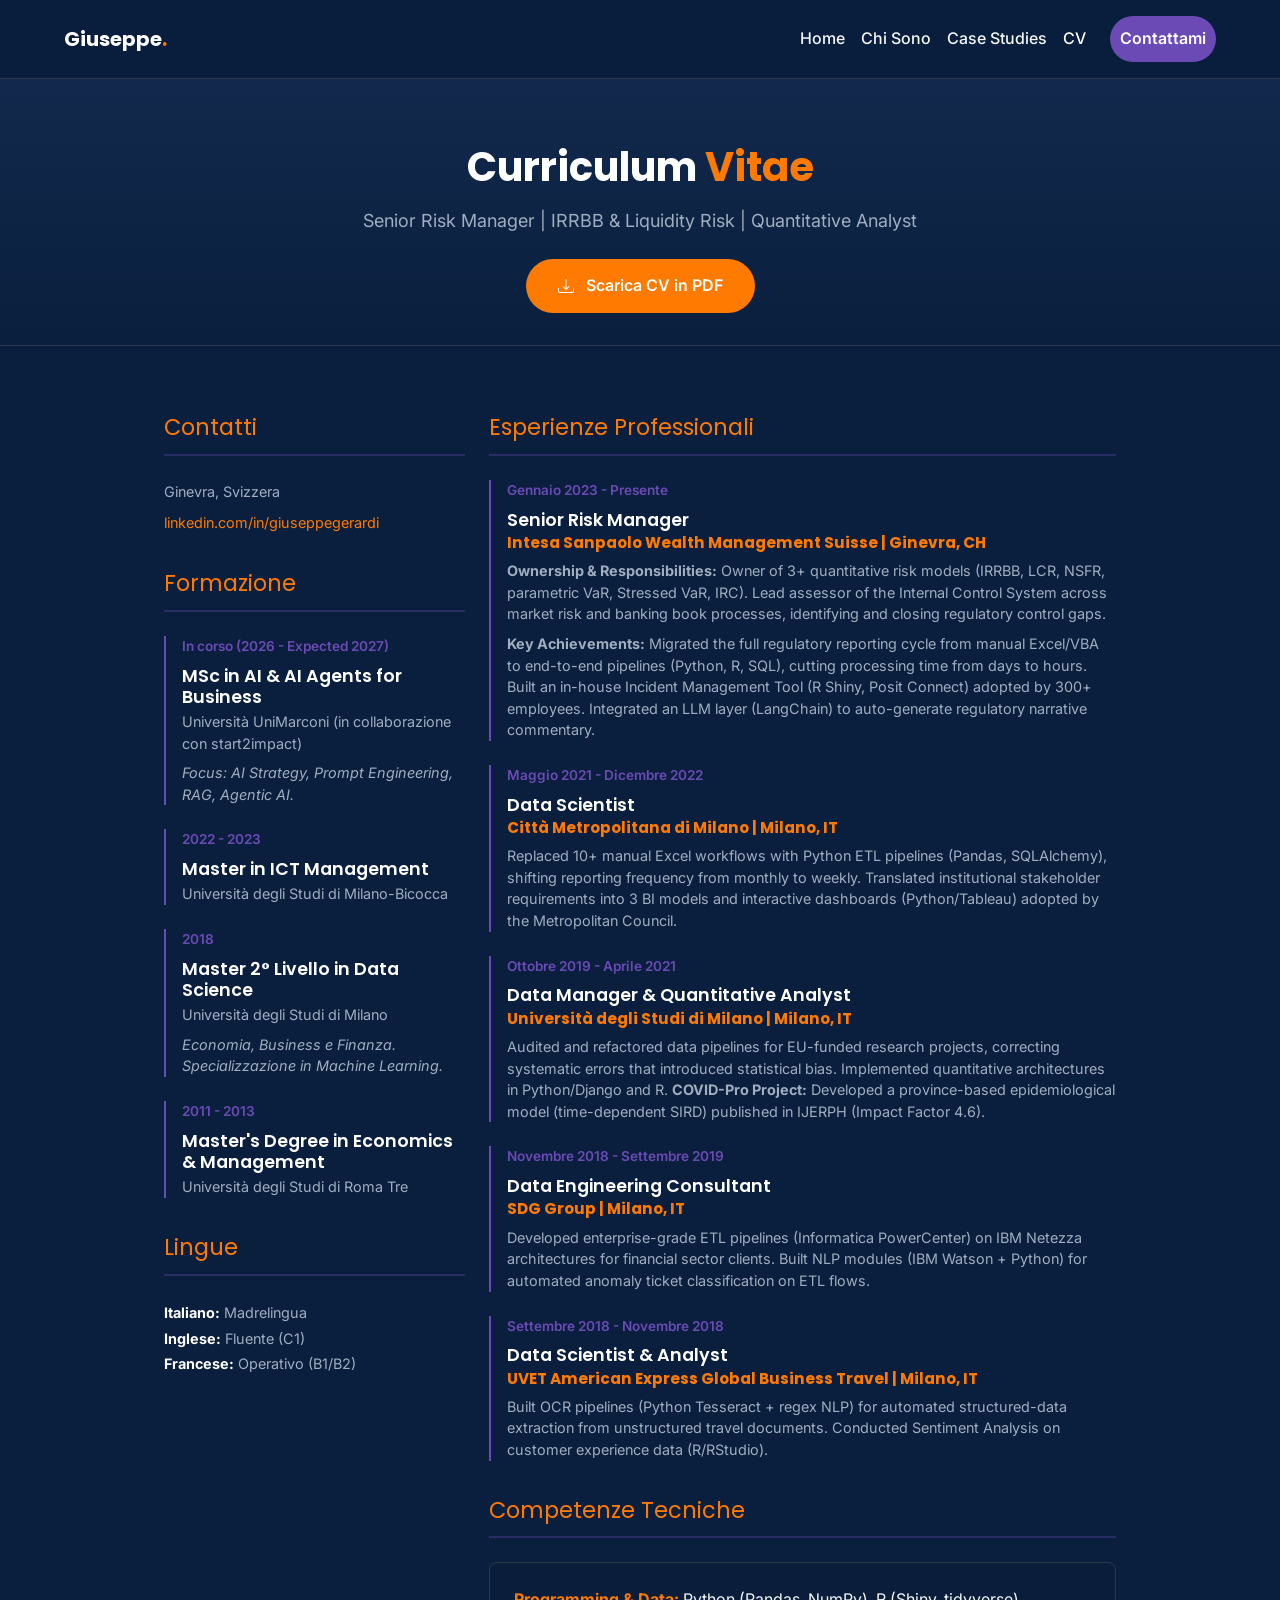
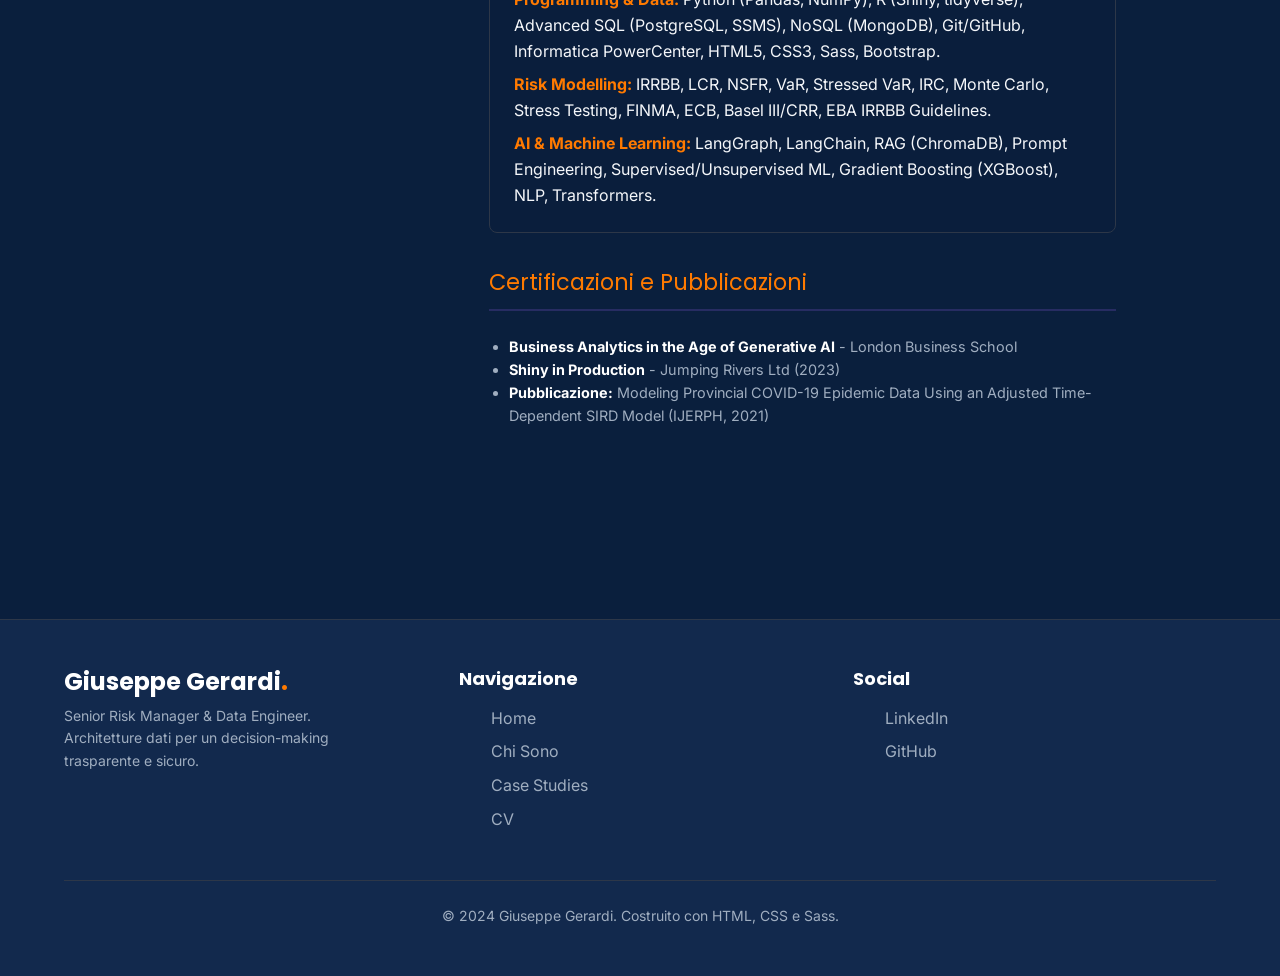
==== cv.html @ 3d31ee6e "Initial commit: portfolio enterprise completo" ====
<!DOCTYPE html>
<html lang="it">
<head>
    <meta charset="UTF-8">
    <meta name="viewport" content="width=device-width, initial-scale=1.0">
    
    <!-- SEO -->
    <title>Curriculum Vitae | Giuseppe Gerardi - Senior Risk Manager</title>
    <meta name="description" content="Curriculum Vitae di Giuseppe Gerardi. Senior Risk Manager e Data Engineer con 10+ anni di esperienza.">
    
    <!-- Open Graph -->
    <meta property="og:title" content="Curriculum Vitae | Giuseppe Gerardi">
    <meta property="og:description" content="Scopri la mia formazione e le mie competenze tecniche.">
    <meta property="og:image" content="https://tuo-sito.github.io/assets/img/og-image.jpg">
    <meta property="og:url" content="https://tuo-sito.github.io/cv.html">
    <meta property="og:type" content="profile">

    <!-- Favicon Enterprise -->
    <link rel="icon" href="assets/favicon/favicon.ico" type="image/x-icon">
    <link rel="icon" href="assets/favicon/favicon-32x32.png" sizes="32x32" type="image/png">
    <link rel="icon" href="assets/favicon/favicon-16x16.png" sizes="16x16" type="image/png">
    <link rel="apple-touch-icon" href="assets/favicon/apple-touch-icon.png">
    
    <!-- Google Fonts -->
    <link rel="preconnect" href="https://fonts.googleapis.com">
    <link rel="preconnect" href="https://fonts.gstatic.com" crossorigin>
    <link href="https://fonts.googleapis.com/css2?family=Inter:wght@400;500;600&family=Poppins:wght@600;700&display=swap" rel="stylesheet">

    <!-- Bootstrap 5 CSS -->
    <link href="https://cdn.jsdelivr.net/npm/bootstrap@5.3.2/dist/css/bootstrap.min.css" rel="stylesheet">

    <!-- CSS Compilato -->
    <link rel="stylesheet" href="assets/css/style.css">
    
    <!-- Stile locale per il CV -->
    <style>
        .cv-section-title {
            color: #FF7A00;
            font-family: 'Poppins', sans-serif;
            font-size: 1.4rem;
            border-bottom: 2px solid rgba(108, 74, 182, 0.3);
            padding-bottom: 0.5rem;
            margin-bottom: 1.5rem;
            margin-top: 2rem;
        }
        .cv-item {
            margin-bottom: 1.5rem;
            position: relative;
            padding-left: 1rem;
            border-left: 2px solid #6C4AB6;
        }
        .cv-item h3 {
            color: #FFFFFF;
            font-size: 1.1rem;
            font-weight: 600;
            margin-bottom: 0.2rem;
        }
        .cv-item h4 {
            color: #FF7A00;
            font-size: 0.95rem;
            margin-bottom: 0.5rem;
        }
        .cv-item p {
            color: #A0AEC0;
            font-size: 0.9rem;
            line-height: 1.5;
            margin-bottom: 0.5rem;
        }
        .cv-date {
            font-size: 0.85rem;
            color: #6C4AB6;
            font-weight: 600;
            margin-bottom: 0.5rem;
            display: block;
        }
    </style>
</head>
<body>

    <!-- HEADER / NAVBAR -->
    <header class="site-header">
        <nav class="navbar navbar-expand-lg navbar-dark py-3">
            <div class="container">
                <a class="navbar-brand" href="index.html">Giuseppe<span>.</span></a>
                <button class="navbar-toggler" type="button" data-bs-toggle="collapse" data-bs-target="#navbarNav">
                    <span class="navbar-toggler-icon"></span>
                </button>
                <div class="collapse navbar-collapse" id="navbarNav">
                    <ul class="navbar-nav ms-auto align-items-center">
                        <li class="nav-item"><a class="nav-link" href="index.html">Home</a></li>
                        <li class="nav-item"><a class="nav-link" href="chi-sono.html">Chi Sono</a></li>
                        <li class="nav-item"><a class="nav-link" href="progetti.html">Case Studies</a></li>
                        <li class="nav-item"><a class="nav-link active" href="cv.html">CV</a></li>
                        <li class="nav-item"><a class="nav-link btn-nav-cta ms-lg-3" href="contattami.html">Contattami</a></li>
                    </ul>
                </div>
            </div>
        </nav>
    </header>

    <main>
        <!-- PAGE HEADER -->
        <section class="page-header">
            <div class="container">
                <h1>Curriculum <span>Vitae</span></h1>
                <p>Senior Risk Manager | IRRBB & Liquidity Risk | Quantitative Analyst</p>
                
                <!-- Pulsante Scarica PDF -->
                <a href="CV_Giuseppe_Gerardi.pdf" download class="btn-cta mt-4" style="display: inline-block; background-color: #FF7A00; color: white; padding: 12px 30px; border-radius: 50px; font-weight: 600; text-decoration: none; border: 2px solid transparent; transition: all 0.3s;">
                    <svg xmlns="http://www.w3.org/2000/svg" width="16" height="16" fill="currentColor" class="bi bi-download" viewBox="0 0 16 16" style="margin-right: 8px; margin-bottom: 2px;">
                        <path d="M.5 9.9a.5.5 0 0 1 .5.5v2.5a1 1 0 0 0 1 1h12a1 1 0 0 0 1-1v-2.5a.5.5 0 0 1 1 0v2.5a2 2 0 0 1-2 2H2a2 2 0 0 1-2-2v-2.5a.5.5 0 0 1 .5-.5z"/>
                        <path d="M7.646 11.854a.5.5 0 0 0 .708 0l3-3a.5.5 0 0 0-.708-.708L8.5 10.293V1.5a.5.5 0 0 0-1 0v8.793L5.354 8.146a.5.5 0 1 0-.708.708l3 3z"/>
                    </svg>
                    Scarica CV in PDF
                </a>
            </div>
        </section>

        <!-- CONTENUTO CV -->
        <section class="section">
            <div class="container" style="max-width: 1000px;">
                
                <div class="row">
                    <!-- Colonna Sinistra (Contatti, Formazione, Lingue) -->
                    <div class="col-lg-4 mb-5">
                        <div class="cv-section-title mt-0">Contatti</div>
                        <p style="color: #A0AEC0; font-size: 0.9rem; margin-bottom: 0.5rem;">Ginevra, Svizzera</p>
                        <p style="color: #A0AEC0; font-size: 0.9rem; margin-bottom: 0.5rem;">
                            <a href="https://linkedin.com/in/giuseppegerardi" target="_blank" style="color: #FF7A00; text-decoration: none;">linkedin.com/in/giuseppegerardi</a>
                        </p>

                        <div class="cv-section-title">Formazione</div>
                        
                        <div class="cv-item">
                            <span class="cv-date">In corso (2026 - Expected 2027)</span>
                            <h3>MSc in AI & AI Agents for Business</h3>
                            <p>Università UniMarconi (in collaborazione con start2impact)</p>
                            <p><em>Focus: AI Strategy, Prompt Engineering, RAG, Agentic AI.</em></p>
                        </div>

                        <div class="cv-item">
                            <span class="cv-date">2022 - 2023</span>
                            <h3>Master in ICT Management</h3>
                            <p>Università degli Studi di Milano-Bicocca</p>
                        </div>

                        <div class="cv-item">
                            <span class="cv-date">2018</span>
                            <h3>Master 2° Livello in Data Science</h3>
                            <p>Università degli Studi di Milano</p>
                            <p><em>Economia, Business e Finanza. Specializzazione in Machine Learning.</em></p>
                        </div>

                        <div class="cv-item">
                            <span class="cv-date">2011 - 2013</span>
                            <h3>Master's Degree in Economics & Management</h3>
                            <p>Università degli Studi di Roma Tre</p>
                        </div>

                        <div class="cv-section-title">Lingue</div>
                        <ul style="list-style: none; padding: 0; color: #A0AEC0; line-height: 1.8; font-size: 0.9rem;">
                            <li><strong style="color: white;">Italiano:</strong> Madrelingua</li>
                            <li><strong style="color: white;">Inglese:</strong> Fluente (C1)</li>
                            <li><strong style="color: white;">Francese:</strong> Operativo (B1/B2)</li>
                        </ul>
                    </div>

                    <!-- Colonna Destra (Esperienze e Competenze) -->
                    <div class="col-lg-8 mb-5">
                        
                        <div class="cv-section-title mt-0">Esperienze Professionali</div>
                        
                        <!-- Intesa Sanpaolo -->
                        <div class="cv-item">
                            <span class="cv-date">Gennaio 2023 - Presente</span>
                            <h3>Senior Risk Manager</h3>
                            <h4>Intesa Sanpaolo Wealth Management Suisse | Ginevra, CH</h4>
                            <p><strong>Ownership & Responsibilities:</strong> Owner of 3+ quantitative risk models (IRRBB, LCR, NSFR, parametric VaR, Stressed VaR, IRC). Lead assessor of the Internal Control System across market risk and banking book processes, identifying and closing regulatory control gaps.</p>
                            <p><strong>Key Achievements:</strong> Migrated the full regulatory reporting cycle from manual Excel/VBA to end-to-end pipelines (Python, R, SQL), cutting processing time from days to hours. Built an in-house Incident Management Tool (R Shiny, Posit Connect) adopted by 300+ employees. Integrated an LLM layer (LangChain) to auto-generate regulatory narrative commentary.</p>
                        </div>

                        <!-- Città Metropolitana -->
                        <div class="cv-item">
                            <span class="cv-date">Maggio 2021 - Dicembre 2022</span>
                            <h3>Data Scientist</h3>
                            <h4>Città Metropolitana di Milano | Milano, IT</h4>
                            <p>Replaced 10+ manual Excel workflows with Python ETL pipelines (Pandas, SQLAlchemy), shifting reporting frequency from monthly to weekly. Translated institutional stakeholder requirements into 3 BI models and interactive dashboards (Python/Tableau) adopted by the Metropolitan Council.</p>
                        </div>

                        <!-- UNIMI -->
                        <div class="cv-item">
                            <span class="cv-date">Ottobre 2019 - Aprile 2021</span>
                            <h3>Data Manager & Quantitative Analyst</h3>
                            <h4>Università degli Studi di Milano | Milano, IT</h4>
                            <p>Audited and refactored data pipelines for EU-funded research projects, correcting systematic errors that introduced statistical bias. Implemented quantitative architectures in Python/Django and R. <strong>COVID-Pro Project:</strong> Developed a province-based epidemiological model (time-dependent SIRD) published in IJERPH (Impact Factor 4.6).</p>
                        </div>

                        <!-- SDG Group -->
                        <div class="cv-item">
                            <span class="cv-date">Novembre 2018 - Settembre 2019</span>
                            <h3>Data Engineering Consultant</h3>
                            <h4>SDG Group | Milano, IT</h4>
                            <p>Developed enterprise-grade ETL pipelines (Informatica PowerCenter) on IBM Netezza architectures for financial sector clients. Built NLP modules (IBM Watson + Python) for automated anomaly ticket classification on ETL flows.</p>
                        </div>

                        <!-- American Express GBT -->
                        <div class="cv-item">
                            <span class="cv-date">Settembre 2018 - Novembre 2018</span>
                            <h3>Data Scientist & Analyst</h3>
                            <h4>UVET American Express Global Business Travel | Milano, IT</h4>
                            <p>Built OCR pipelines (Python Tesseract + regex NLP) for automated structured-data extraction from unstructured travel documents. Conducted Sentiment Analysis on customer experience data (R/RStudio).</p>
                        </div>

                        <div class="cv-section-title">Competenze Tecniche</div>
                        <div style="background: rgba(10,31,61,0.5); padding: 1.5rem; border-radius: 8px; border: 1px solid #2D3748;">
                            <p style="color: #F5F7FA; margin-bottom: 0.5rem;"><strong style="color: #FF7A00;">Programming & Data:</strong> Python (Pandas, NumPy), R (Shiny, tidyverse), Advanced SQL (PostgreSQL, SSMS), NoSQL (MongoDB), Git/GitHub, Informatica PowerCenter, HTML5, CSS3, Sass, Bootstrap.</p>
                            <p style="color: #F5F7FA; margin-bottom: 0.5rem;"><strong style="color: #FF7A00;">Risk Modelling:</strong> IRRBB, LCR, NSFR, VaR, Stressed VaR, IRC, Monte Carlo, Stress Testing, FINMA, ECB, Basel III/CRR, EBA IRRBB Guidelines.</p>
                            <p style="color: #F5F7FA; margin-bottom: 0;"><strong style="color: #FF7A00;">AI & Machine Learning:</strong> LangGraph, LangChain, RAG (ChromaDB), Prompt Engineering, Supervised/Unsupervised ML, Gradient Boosting (XGBoost), NLP, Transformers.</p>
                        </div>

                        <div class="cv-section-title">Certificazioni e Pubblicazioni</div>
                        <ul style="color: #A0AEC0; padding-left: 1.2rem; line-height: 1.6; font-size: 0.9rem;">
                            <li><strong style="color: white;">Business Analytics in the Age of Generative AI</strong> - London Business School</li>
                            <li><strong style="color: white;">Shiny in Production</strong> - Jumping Rivers Ltd (2023)</li>
                            <li><strong style="color: white;">Pubblicazione:</strong> Modeling Provincial COVID-19 Epidemic Data Using an Adjusted Time-Dependent SIRD Model (IJERPH, 2021)</li>
                        </ul>

                    </div>
                </div>

            </div>
        </section>
    </main>

    <!-- FOOTER -->
    <footer class="site-footer">
        <div class="container">
            <div class="site-footer__grid">
                <div class="site-footer__brand">
                    <h3>Giuseppe Gerardi<span>.</span></h3>
                    <p>Senior Risk Manager & Data Engineer. Architetture dati per un decision-making trasparente e sicuro.</p>
                </div>
                <div class="site-footer__links">
                    <h4>Navigazione</h4>
                    <ul>
                        <li><a href="index.html">Home</a></li>
                        <li><a href="chi-sono.html">Chi Sono</a></li>
                        <li><a href="progetti.html">Case Studies</a></li>
                        <li><a href="cv.html">CV</a></li>
                    </ul>
                </div>
                <div class="site-footer__links">
                    <h4>Social</h4>
                    <ul>
                        <li><a href="https://linkedin.com/in/giuseppegerardi" target="_blank" rel="noopener">LinkedIn</a></li>
                        <li><a href="#" target="_blank" rel="noopener">GitHub</a></li>
                    </ul>
                </div>
            </div>
            <div class="site-footer__bottom">
                <p>&copy; 2024 Giuseppe Gerardi. Costruito con HTML, CSS e Sass.</p>
            </div>
        </div>
    </footer>

    <!-- Bootstrap JS -->
    <script src="https://cdn.jsdelivr.net/npm/bootstrap@5.3.2/dist/js/bootstrap.bundle.min.js"></script>
</body>
</html>
---- assets/css/style.css ----
*,
*::before,
*::after {
  box-sizing: border-box;
  margin: 0;
  padding: 0;
}

html {
  scroll-behavior: smooth;
  -webkit-font-smoothing: antialiased;
  -moz-osx-font-smoothing: grayscale;
}

body {
  background-color: #0A1F3D;
  color: #F5F7FA;
  font-family: "Inter", system-ui, -apple-system, sans-serif;
  font-size: 1rem;
  line-height: 1.6;
  min-height: 100vh;
}

h1, h2, h3, h4, h5, h6 {
  font-family: "Poppins", system-ui, -apple-system, sans-serif;
  font-weight: 700;
  line-height: 1.2;
  color: #FFFFFF;
}

h1 {
  font-size: 2.5rem;
}

h2 {
  font-size: 2rem;
}

h3 {
  font-size: 1.5rem;
}

a {
  color: #FF7A00;
  text-decoration: none;
  transition: color 150ms ease-in-out;
}
a:hover {
  color: #6C4AB6;
}

img {
  max-width: 100%;
  height: auto;
  display: block;
}

:focus-visible {
  outline: 2px solid #FF7A00;
  outline-offset: 3px;
}

.container {
  width: 100%;
  max-width: 1200px;
  margin-inline: auto;
  padding-inline: 1.5rem;
}

.visually-hidden {
  position: absolute !important;
  width: 1px !important;
  height: 1px !important;
  padding: 0 !important;
  margin: -1px !important;
  overflow: hidden !important;
  clip: rect(0, 0, 0, 0) !important;
  white-space: nowrap !important;
  border: 0 !important;
}

.site-header {
  position: sticky;
  top: 0;
  z-index: 1020;
  background-color: rgba(10, 31, 61, 0.95);
  backdrop-filter: blur(10px);
  border-bottom: 1px solid #2D3748;
}

.navbar-brand {
  font-family: "Poppins", system-ui, -apple-system, sans-serif;
  font-weight: 700;
  font-size: 1.25rem;
  color: #FFFFFF;
}
.navbar-brand span {
  color: #FF7A00;
}

.nav-link {
  color: #F5F7FA;
  font-weight: 500;
  transition: color 150ms ease-in-out;
}
.nav-link:hover, .nav-link.active {
  color: #FF7A00;
}

.btn-nav-cta {
  background-color: #6C4AB6;
  color: #FFFFFF;
  border: 2px solid transparent;
  transition: all 250ms ease-in-out;
  cursor: pointer;
}
.btn-nav-cta:hover, .btn-nav-cta:focus-visible {
  background-color: #FF7A00;
  transform: translateY(-2px);
  box-shadow: 0 4px 12px rgba(0, 0, 0, 0.4);
}
.btn-nav-cta:active {
  transform: translateY(0);
}
.btn-nav-cta {
  border-radius: 9999px;
  padding: 0.5rem 1.5rem;
  font-weight: 600;
}

.site-footer {
  background-color: #12294D;
  border-top: 1px solid #2D3748;
  padding: 3rem 0 2rem;
  margin-top: 4rem;
}
.site-footer__grid {
  display: grid;
  grid-template-columns: repeat(auto-fit, minmax(250px, 1fr));
  gap: 2rem;
  margin-bottom: 2rem;
}
.site-footer__brand h3 {
  font-family: "Poppins", system-ui, -apple-system, sans-serif;
  color: #FFFFFF;
  margin-bottom: 0.5rem;
}
.site-footer__brand h3 span {
  color: #FF7A00;
}
.site-footer__brand p {
  color: #A0AEC0;
  font-size: 0.875rem;
  max-width: 300px;
}
.site-footer__links h4 {
  font-family: "Poppins", system-ui, -apple-system, sans-serif;
  color: #FFFFFF;
  font-size: 1.125rem;
  margin-bottom: 1rem;
}
.site-footer__links ul {
  list-style: none;
}
.site-footer__links ul li {
  margin-bottom: 0.5rem;
}
.site-footer__links ul li a {
  color: #A0AEC0;
  text-decoration: none;
  transition: color 150ms ease-in-out;
}
.site-footer__links ul li a:hover {
  color: #FF7A00;
}
.site-footer__bottom {
  border-top: 1px solid #2D3748;
  padding-top: 1.5rem;
  text-align: center;
  color: #A0AEC0;
  font-size: 0.875rem;
}

.section {
  padding: 4rem 0;
}
.section--alt {
  background-color: #12294D;
}
.section__title {
  font-family: "Poppins", system-ui, -apple-system, sans-serif;
  font-size: 2rem;
  color: #FFFFFF;
  text-align: center;
  margin-bottom: 1rem;
}
.section__title span {
  color: #FF7A00;
}
.section__subtitle {
  text-align: center;
  color: #A0AEC0;
  max-width: 650px;
  margin: 0 auto 3rem;
  font-size: 1.125rem;
}

.hero {
  min-height: calc(100vh - 72px);
  display: flex;
  justify-content: center;
  align-items: center;
  text-align: center;
  padding: 3rem 1.5rem;
  background: radial-gradient(circle at center, #12294D 0%, #0A1F3D 100%);
}
.hero__avatar {
  width: 150px;
  height: 150px;
  border-radius: 50%;
  border: 3px solid #6C4AB6;
  box-shadow: 0 0 24px rgba(108, 74, 182, 0.45);
  margin-bottom: 2rem;
  transition: transform 250ms ease-in-out;
}
.hero__avatar:hover {
  transform: scale(1.05);
}
.hero__title {
  font-size: 3rem;
  font-family: "Poppins", system-ui, -apple-system, sans-serif;
  font-weight: 700;
  color: #FFFFFF;
  line-height: 1.2;
  margin-bottom: 1rem;
}
@media (min-width: 768px) {
  .hero__title {
    font-size: 3.9rem;
  }
}
.hero__title .highlight {
  color: #FF7A00;
}
.hero__subtitle {
  font-size: 1.125rem;
  color: #A0AEC0;
  max-width: 750px;
  margin: 0 auto 2rem;
  line-height: 1.8;
}
.hero__cta {
  background-color: #FF7A00;
  color: #FFFFFF;
  border: 2px solid transparent;
  transition: all 250ms ease-in-out;
  cursor: pointer;
}
.hero__cta:hover, .hero__cta:focus-visible {
  background-color: #6C4AB6;
  transform: translateY(-2px);
  box-shadow: 0 4px 12px rgba(0, 0, 0, 0.4);
}
.hero__cta:active {
  transform: translateY(0);
}
.hero__cta {
  padding: 1rem 2rem;
  border-radius: 9999px;
  font-weight: 600;
  font-size: 1.125rem;
  display: inline-block;
  text-decoration: none;
}

.trust-bar {
  background-color: #12294D;
  border-bottom: 1px solid #2D3748;
  padding: 2rem 0;
}
.trust-bar__grid {
  display: flex;
  justify-content: space-around;
  align-items: center;
  flex-wrap: wrap;
  gap: 1.5rem;
}
.trust-bar__item {
  text-align: center;
}
.trust-bar__item .number {
  display: block;
  font-family: "Poppins", system-ui, -apple-system, sans-serif;
  font-size: 2rem;
  font-weight: 700;
  color: #FF7A00;
  line-height: 1;
  margin-bottom: 0.5rem;
}
.trust-bar__item .label {
  font-size: 0.875rem;
  color: #A0AEC0;
  text-transform: uppercase;
  letter-spacing: 1px;
}

.services-grid {
  display: grid;
  grid-template-columns: repeat(auto-fit, minmax(280px, 1fr));
  gap: 2rem;
}
.services-grid .service-card {
  background-color: #12294D;
  border: 1px solid rgba(108, 74, 182, 0.25);
  border-radius: 8px;
  padding: 2rem;
  transition: all 250ms ease-in-out;
}
.services-grid .service-card:hover {
  border-color: #6C4AB6;
  box-shadow: 0 0 24px rgba(108, 74, 182, 0.25);
  transform: translateY(-4px);
}
.services-grid .service-card {
  text-align: center;
  padding: 2rem;
}
.services-grid .service-card__icon {
  font-size: 2.5rem;
  margin-bottom: 1rem;
  color: #6C4AB6;
}
.services-grid .service-card__title {
  font-family: "Poppins", system-ui, -apple-system, sans-serif;
  font-size: 1.25rem;
  color: #FFFFFF;
  margin-bottom: 0.5rem;
}
.services-grid .service-card__text {
  color: #A0AEC0;
  font-size: 0.875rem;
  line-height: 1.6;
}

.projects-grid {
  display: grid;
  grid-template-columns: repeat(auto-fit, minmax(350px, 1fr));
  gap: 2rem;
}
.projects-grid .project-card {
  background-color: #12294D;
  border: 1px solid rgba(255, 122, 0, 0.25);
  border-radius: 8px;
  padding: 2rem;
  transition: all 250ms ease-in-out;
}
.projects-grid .project-card:hover {
  border-color: #FF7A00;
  box-shadow: 0 0 24px rgba(255, 122, 0, 0.25);
  transform: translateY(-4px);
}
.projects-grid .project-card {
  display: flex;
  flex-direction: column;
}
.projects-grid .project-card__header {
  display: flex;
  justify-content: space-between;
  align-items: flex-start;
  margin-bottom: 1rem;
}
.projects-grid .project-card__title {
  font-family: "Poppins", system-ui, -apple-system, sans-serif;
  font-size: 1.25rem;
  color: #FFFFFF;
  line-height: 1.2;
}
.projects-grid .project-card__tech {
  font-size: 0.75rem;
  color: #FF7A00;
  font-weight: 600;
  text-transform: uppercase;
  letter-spacing: 1px;
  background: rgba(255, 122, 0, 0.1);
  padding: 4px 8px;
  border-radius: 4px;
  white-space: nowrap;
}
.projects-grid .project-card__text {
  color: #A0AEC0;
  font-size: 0.875rem;
  line-height: 1.6;
  margin-bottom: 1.5rem;
  flex-grow: 1;
}
.projects-grid .project-card__link {
  color: #FF7A00;
  font-weight: 600;
  text-decoration: none;
  display: inline-flex;
  align-items: center;
  gap: 0.5rem;
  transition: gap 150ms ease-in-out;
}
.projects-grid .project-card__link:hover {
  color: #6C4AB6;
  gap: 1rem;
}

.case-study {
  background-color: rgba(10, 31, 61, 0.6);
  border: 1px solid #2D3748;
  border-radius: 16px;
  padding: 3rem;
  margin-bottom: 4rem;
}
.case-study__header {
  display: flex;
  justify-content: space-between;
  align-items: center;
  border-bottom: 1px solid #2D3748;
  padding-bottom: 1.5rem;
  margin-bottom: 2rem;
}
.case-study__header h3 {
  color: #FFFFFF;
  font-family: "Poppins", system-ui, -apple-system, sans-serif;
  font-size: 1.5rem;
  margin: 0;
  display: flex;
  align-items: center;
  gap: 1rem;
}
.case-study__header .tech-badge {
  background-color: #6C4AB6;
  color: #FFFFFF;
  padding: 6px 12px;
  border-radius: 8px;
  font-size: 0.75rem;
  font-weight: 700;
  text-transform: uppercase;
}
.case-study__body {
  display: grid;
  grid-template-columns: 1fr;
  gap: 2rem;
  margin-bottom: 2rem;
}
@media (min-width: 768px) {
  .case-study__body {
    grid-template-columns: 1fr 1fr;
  }
}
.case-study__body .case-box {
  background-color: #12294D;
  border-radius: 8px;
  padding: 2rem;
  border-left: 3px solid #6C4AB6;
}
.case-study__body .case-box h4 {
  color: #FFFFFF;
  font-family: "Poppins", system-ui, -apple-system, sans-serif;
  font-size: 1.125rem;
  margin-bottom: 1rem;
}
.case-study__body .case-box p {
  color: #A0AEC0;
  font-size: 0.875rem;
  line-height: 1.6;
  margin: 0;
}
.case-study__result-box {
  background-color: rgba(56, 161, 105, 0.1);
  border: 1px solid rgba(56, 161, 105, 0.3);
  border-left: 3px solid #38A169;
  border-radius: 8px;
  padding: 1.5rem 2rem;
}
.case-study__result-box h4 {
  color: #38A169;
  font-family: "Poppins", system-ui, -apple-system, sans-serif;
  font-size: 1.125rem;
  margin-bottom: 0.5rem;
}
.case-study__result-box p {
  color: #FFFFFF;
  margin: 0;
  font-size: 0.875rem;
}

.learning-section {
  text-align: center;
  background: linear-gradient(135deg, rgba(108, 74, 182, 0.05) 0%, #0a1f3d 100%);
  border-top: 1px solid #6C4AB6;
  border-bottom: 1px solid #6C4AB6;
  padding: 4rem 0;
}
.learning-section .badge-learning {
  display: inline-block;
  padding: 0.5rem 1.5rem;
  background-color: rgba(255, 122, 0, 0.1);
  color: #FF7A00;
  border: 1px solid #FF7A00;
  border-radius: 9999px;
  font-weight: 600;
  margin-bottom: 1.5rem;
}

.cta-section {
  background: linear-gradient(135deg, rgba(108, 74, 182, 0.1) 0%, rgba(255, 122, 0, 0.1) 100%);
  border: 1px solid #6C4AB6;
  border-radius: 16px;
  padding: 4rem 2rem;
  text-align: center;
  margin: 4rem 0;
}
.cta-section h2 {
  font-family: "Poppins", system-ui, -apple-system, sans-serif;
  font-size: 2rem;
  color: #FFFFFF;
  margin-bottom: 1rem;
}
.cta-section p {
  color: #A0AEC0;
  margin-bottom: 2rem;
  font-size: 1.125rem;
}
.cta-section .btn-cta {
  background-color: #FF7A00;
  color: #FFFFFF;
  border: 2px solid transparent;
  transition: all 250ms ease-in-out;
  cursor: pointer;
}
.cta-section .btn-cta:hover, .cta-section .btn-cta:focus-visible {
  background-color: #6C4AB6;
  transform: translateY(-2px);
  box-shadow: 0 4px 12px rgba(0, 0, 0, 0.4);
}
.cta-section .btn-cta:active {
  transform: translateY(0);
}
.cta-section .btn-cta {
  padding: 1rem 3rem;
  border-radius: 9999px;
  font-weight: 700;
  font-size: 1.125rem;
  display: inline-block;
  text-decoration: none;
}

.page-header {
  padding: 4rem 0 2rem;
  text-align: center;
  background: linear-gradient(180deg, #12294D 0%, #0A1F3D 100%);
  border-bottom: 1px solid #2D3748;
}
.page-header h1 {
  font-size: 2.5rem;
  color: #FFFFFF;
}
.page-header h1 span {
  color: #FF7A00;
}
.page-header p {
  color: #A0AEC0;
  font-size: 1.125rem;
  max-width: 600px;
  margin: 1rem auto 0;
}

.timeline {
  position: relative;
  max-width: 800px;
  margin: 0 auto;
  padding: 2rem 0;
}
.timeline::before {
  content: "";
  position: absolute;
  left: 50%;
  transform: translateX(-50%);
  width: 2px;
  height: 100%;
  background-color: #2D3748;
}
.timeline__item {
  position: relative;
  width: 50%;
  padding: 1.5rem 2rem;
  margin-bottom: 1.5rem;
}
.timeline__item--left {
  left: 0;
  text-align: right;
}
.timeline__item--left::after {
  content: "";
  position: absolute;
  right: -8px;
  top: 24px;
  width: 16px;
  height: 16px;
  border-radius: 50%;
  background-color: #6C4AB6;
  border: 3px solid #0A1F3D;
}
.timeline__item--right {
  left: 50%;
  text-align: left;
}
.timeline__item--right::after {
  content: "";
  position: absolute;
  left: -8px;
  top: 24px;
  width: 16px;
  height: 16px;
  border-radius: 50%;
  background-color: #FF7A00;
  border: 3px solid #0A1F3D;
}
.timeline__item h3 {
  font-family: "Poppins", system-ui, -apple-system, sans-serif;
  color: #FFFFFF;
  font-size: 1.125rem;
  margin-bottom: 0.5rem;
}
.timeline__item p {
  color: #A0AEC0;
  font-size: 0.875rem;
  line-height: 1.6;
}
@media (max-width: 767.98px) {
  .timeline::before {
    left: 20px;
  }
  .timeline__item {
    width: 100%;
    padding-left: 50px;
    text-align: left !important;
  }
  .timeline__item--left, .timeline__item--right {
    left: 0;
  }
  .timeline__item--left::after, .timeline__item--right::after {
    left: 12px;
    right: auto;
  }
}

.cv-table {
  width: 100%;
  border-collapse: collapse;
  margin-top: 1.5rem;
}
.cv-table th, .cv-table td {
  padding: 1rem;
  text-align: left;
  border-bottom: 1px solid #2D3748;
}
.cv-table th {
  background-color: #12294D;
  color: #FFFFFF;
  font-family: "Poppins", system-ui, -apple-system, sans-serif;
}
.cv-table td {
  color: #F5F7FA;
}
.cv-table tr:hover {
  background-color: rgba(108, 74, 182, 0.1);
}

.contact-form {
  max-width: 600px;
  margin: 0 auto;
  background-color: #12294D;
  padding: 3rem;
  border-radius: 16px;
  border: 1px solid #6C4AB6;
}
.contact-form .form-group {
  margin-bottom: 1.5rem;
}
.contact-form label {
  display: block;
  margin-bottom: 0.5rem;
  color: #FFFFFF;
  font-weight: 500;
}
.contact-form input, .contact-form textarea {
  width: 100%;
  padding: 1rem;
  background-color: #0A1F3D;
  border: 1px solid #2D3748;
  border-radius: 8px;
  color: #FFFFFF;
  font-family: "Inter", system-ui, -apple-system, sans-serif;
}
.contact-form input:focus, .contact-form textarea:focus {
  outline: none;
  border-color: #FF7A00;
  box-shadow: 0 0 0 3px rgba(255, 122, 0, 0.2);
}
.contact-form .btn-submit {
  background-color: #FF7A00;
  color: #FFFFFF;
  border: 2px solid transparent;
  transition: all 250ms ease-in-out;
  cursor: pointer;
}
.contact-form .btn-submit:hover, .contact-form .btn-submit:focus-visible {
  background-color: #6C4AB6;
  transform: translateY(-2px);
  box-shadow: 0 4px 12px rgba(0, 0, 0, 0.4);
}
.contact-form .btn-submit:active {
  transform: translateY(0);
}
.contact-form .btn-submit {
  width: 100%;
  padding: 1rem;
  border-radius: 8px;
  font-weight: 700;
  font-size: 1.125rem;
}/*# sourceMappingURL=style.css.map */
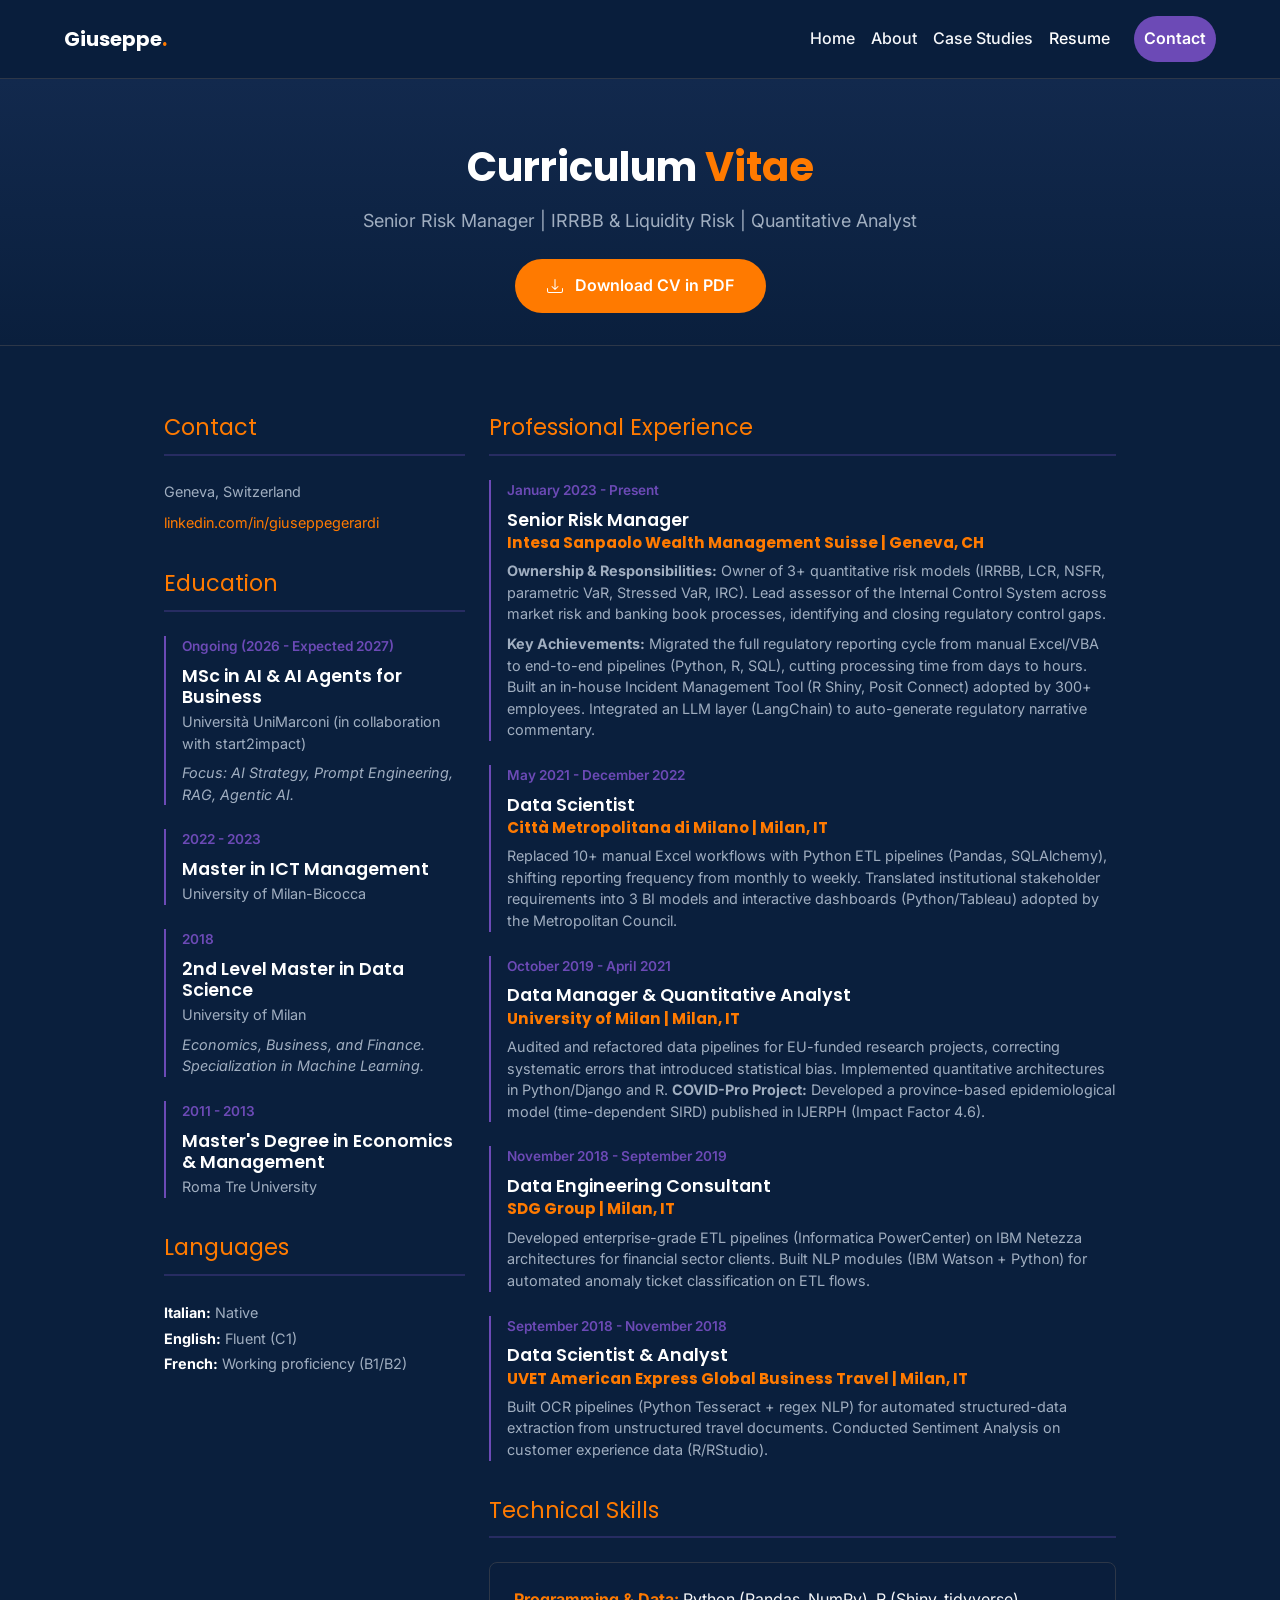
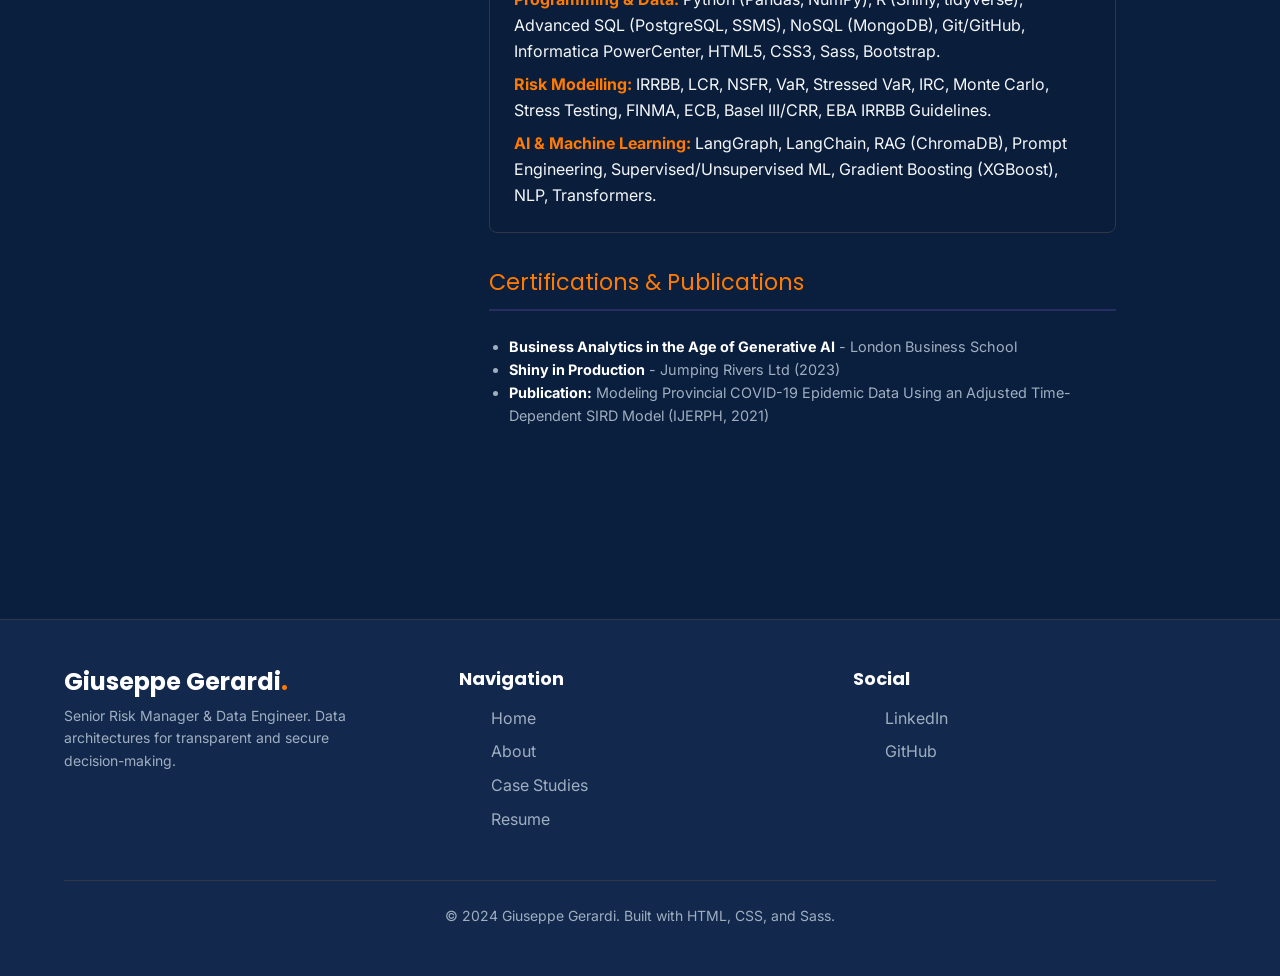
==== commit 2e279170: "english version" ====
--- a/cv.html
+++ b/cv.html
@@ -1,21 +1,21 @@
 <!DOCTYPE html>
-<html lang="it">
+<html lang="en">
 <head>
     <meta charset="UTF-8">
     <meta name="viewport" content="width=device-width, initial-scale=1.0">
     
     <!-- SEO -->
-    <title>Curriculum Vitae | Giuseppe Gerardi - Senior Risk Manager</title>
-    <meta name="description" content="Curriculum Vitae di Giuseppe Gerardi. Senior Risk Manager e Data Engineer con 10+ anni di esperienza.">
+    <title>Resume | Giuseppe Gerardi - Senior Risk Manager</title>
+    <meta name="description" content="Resume of Giuseppe Gerardi. Senior Risk Manager and Data Engineer with 10+ years of experience.">
     
     <!-- Open Graph -->
-    <meta property="og:title" content="Curriculum Vitae | Giuseppe Gerardi">
-    <meta property="og:description" content="Scopri la mia formazione e le mie competenze tecniche.">
-    <meta property="og:image" content="https://tuo-sito.github.io/assets/img/og-image.jpg">
-    <meta property="og:url" content="https://tuo-sito.github.io/cv.html">
+    <meta property="og:title" content="Resume | Giuseppe Gerardi">
+    <meta property="og:description" content="Discover my educational background and technical skills.">
+    <meta property="og:image" content="https://GG-script-code.github.io/portfolio-giuseppe/assets/img/og-image.jpg">
+    <meta property="og:url" content="https://GG-script-code.github.io/portfolio-giuseppe/cv.html">
     <meta property="og:type" content="profile">
 
-    <!-- Favicon Enterprise -->
+    <!-- Favicon -->
     <link rel="icon" href="assets/favicon/favicon.ico" type="image/x-icon">
     <link rel="icon" href="assets/favicon/favicon-32x32.png" sizes="32x32" type="image/png">
     <link rel="icon" href="assets/favicon/favicon-16x16.png" sizes="16x16" type="image/png">
@@ -29,10 +29,10 @@
     <!-- Bootstrap 5 CSS -->
     <link href="https://cdn.jsdelivr.net/npm/bootstrap@5.3.2/dist/css/bootstrap.min.css" rel="stylesheet">
 
-    <!-- CSS Compilato -->
+    <!-- CSS Compiled -->
     <link rel="stylesheet" href="assets/css/style.css">
     
-    <!-- Stile locale per il CV -->
+    <!-- Local Style for CV -->
     <style>
         .cv-section-title {
             color: #FF7A00;
@@ -88,10 +88,10 @@
                 <div class="collapse navbar-collapse" id="navbarNav">
                     <ul class="navbar-nav ms-auto align-items-center">
                         <li class="nav-item"><a class="nav-link" href="index.html">Home</a></li>
-                        <li class="nav-item"><a class="nav-link" href="chi-sono.html">Chi Sono</a></li>
-                        <li class="nav-item"><a class="nav-link" href="progetti.html">Case Studies</a></li>
-                        <li class="nav-item"><a class="nav-link active" href="cv.html">CV</a></li>
-                        <li class="nav-item"><a class="nav-link btn-nav-cta ms-lg-3" href="contattami.html">Contattami</a></li>
+                        <li class="nav-item"><a class="nav-link" href="about.html">About</a></li>
+                        <li class="nav-item"><a class="nav-link" href="projects.html">Case Studies</a></li>
+                        <li class="nav-item"><a class="nav-link active" href="cv.html">Resume</a></li>
+                        <li class="nav-item"><a class="nav-link btn-nav-cta ms-lg-3" href="contact.html">Contact</a></li>
                     </ul>
                 </div>
             </div>
@@ -105,124 +105,124 @@
                 <h1>Curriculum <span>Vitae</span></h1>
                 <p>Senior Risk Manager | IRRBB & Liquidity Risk | Quantitative Analyst</p>
                 
-                <!-- Pulsante Scarica PDF -->
+                <!-- Download PDF Button -->
                 <a href="CV_Giuseppe_Gerardi.pdf" download class="btn-cta mt-4" style="display: inline-block; background-color: #FF7A00; color: white; padding: 12px 30px; border-radius: 50px; font-weight: 600; text-decoration: none; border: 2px solid transparent; transition: all 0.3s;">
                     <svg xmlns="http://www.w3.org/2000/svg" width="16" height="16" fill="currentColor" class="bi bi-download" viewBox="0 0 16 16" style="margin-right: 8px; margin-bottom: 2px;">
                         <path d="M.5 9.9a.5.5 0 0 1 .5.5v2.5a1 1 0 0 0 1 1h12a1 1 0 0 0 1-1v-2.5a.5.5 0 0 1 1 0v2.5a2 2 0 0 1-2 2H2a2 2 0 0 1-2-2v-2.5a.5.5 0 0 1 .5-.5z"/>
                         <path d="M7.646 11.854a.5.5 0 0 0 .708 0l3-3a.5.5 0 0 0-.708-.708L8.5 10.293V1.5a.5.5 0 0 0-1 0v8.793L5.354 8.146a.5.5 0 1 0-.708.708l3 3z"/>
                     </svg>
-                    Scarica CV in PDF
+                    Download CV in PDF
                 </a>
             </div>
         </section>
 
-        <!-- CONTENUTO CV -->
+        <!-- CV CONTENT -->
         <section class="section">
             <div class="container" style="max-width: 1000px;">
                 
                 <div class="row">
-                    <!-- Colonna Sinistra (Contatti, Formazione, Lingue) -->
+                    <!-- Left Column (Contact, Education, Languages) -->
                     <div class="col-lg-4 mb-5">
-                        <div class="cv-section-title mt-0">Contatti</div>
-                        <p style="color: #A0AEC0; font-size: 0.9rem; margin-bottom: 0.5rem;">Ginevra, Svizzera</p>
+                        <div class="cv-section-title mt-0">Contact</div>
+                        <p style="color: #A0AEC0; font-size: 0.9rem; margin-bottom: 0.5rem;">Geneva, Switzerland</p>
                         <p style="color: #A0AEC0; font-size: 0.9rem; margin-bottom: 0.5rem;">
                             <a href="https://linkedin.com/in/giuseppegerardi" target="_blank" style="color: #FF7A00; text-decoration: none;">linkedin.com/in/giuseppegerardi</a>
                         </p>
 
-                        <div class="cv-section-title">Formazione</div>
+                        <div class="cv-section-title">Education</div>
                         
                         <div class="cv-item">
-                            <span class="cv-date">In corso (2026 - Expected 2027)</span>
+                            <span class="cv-date">Ongoing (2026 - Expected 2027)</span>
                             <h3>MSc in AI & AI Agents for Business</h3>
-                            <p>Università UniMarconi (in collaborazione con start2impact)</p>
+                            <p>Università UniMarconi (in collaboration with start2impact)</p>
                             <p><em>Focus: AI Strategy, Prompt Engineering, RAG, Agentic AI.</em></p>
                         </div>
 
                         <div class="cv-item">
                             <span class="cv-date">2022 - 2023</span>
                             <h3>Master in ICT Management</h3>
-                            <p>Università degli Studi di Milano-Bicocca</p>
+                            <p>University of Milan-Bicocca</p>
                         </div>
 
                         <div class="cv-item">
                             <span class="cv-date">2018</span>
-                            <h3>Master 2° Livello in Data Science</h3>
-                            <p>Università degli Studi di Milano</p>
-                            <p><em>Economia, Business e Finanza. Specializzazione in Machine Learning.</em></p>
+                            <h3>2nd Level Master in Data Science</h3>
+                            <p>University of Milan</p>
+                            <p><em>Economics, Business, and Finance. Specialization in Machine Learning.</em></p>
                         </div>
 
                         <div class="cv-item">
                             <span class="cv-date">2011 - 2013</span>
                             <h3>Master's Degree in Economics & Management</h3>
-                            <p>Università degli Studi di Roma Tre</p>
-                        </div>
-
-                        <div class="cv-section-title">Lingue</div>
+                            <p>Roma Tre University</p>
+                        </div>
+
+                        <div class="cv-section-title">Languages</div>
                         <ul style="list-style: none; padding: 0; color: #A0AEC0; line-height: 1.8; font-size: 0.9rem;">
-                            <li><strong style="color: white;">Italiano:</strong> Madrelingua</li>
-                            <li><strong style="color: white;">Inglese:</strong> Fluente (C1)</li>
-                            <li><strong style="color: white;">Francese:</strong> Operativo (B1/B2)</li>
+                            <li><strong style="color: white;">Italian:</strong> Native</li>
+                            <li><strong style="color: white;">English:</strong> Fluent (C1)</li>
+                            <li><strong style="color: white;">French:</strong> Working proficiency (B1/B2)</li>
                         </ul>
                     </div>
 
-                    <!-- Colonna Destra (Esperienze e Competenze) -->
+                    <!-- Right Column (Experience & Skills) -->
                     <div class="col-lg-8 mb-5">
                         
-                        <div class="cv-section-title mt-0">Esperienze Professionali</div>
+                        <div class="cv-section-title mt-0">Professional Experience</div>
                         
                         <!-- Intesa Sanpaolo -->
                         <div class="cv-item">
-                            <span class="cv-date">Gennaio 2023 - Presente</span>
+                            <span class="cv-date">January 2023 - Present</span>
                             <h3>Senior Risk Manager</h3>
-                            <h4>Intesa Sanpaolo Wealth Management Suisse | Ginevra, CH</h4>
+                            <h4>Intesa Sanpaolo Wealth Management Suisse | Geneva, CH</h4>
                             <p><strong>Ownership & Responsibilities:</strong> Owner of 3+ quantitative risk models (IRRBB, LCR, NSFR, parametric VaR, Stressed VaR, IRC). Lead assessor of the Internal Control System across market risk and banking book processes, identifying and closing regulatory control gaps.</p>
                             <p><strong>Key Achievements:</strong> Migrated the full regulatory reporting cycle from manual Excel/VBA to end-to-end pipelines (Python, R, SQL), cutting processing time from days to hours. Built an in-house Incident Management Tool (R Shiny, Posit Connect) adopted by 300+ employees. Integrated an LLM layer (LangChain) to auto-generate regulatory narrative commentary.</p>
                         </div>
 
                         <!-- Città Metropolitana -->
                         <div class="cv-item">
-                            <span class="cv-date">Maggio 2021 - Dicembre 2022</span>
+                            <span class="cv-date">May 2021 - December 2022</span>
                             <h3>Data Scientist</h3>
-                            <h4>Città Metropolitana di Milano | Milano, IT</h4>
+                            <h4>Città Metropolitana di Milano | Milan, IT</h4>
                             <p>Replaced 10+ manual Excel workflows with Python ETL pipelines (Pandas, SQLAlchemy), shifting reporting frequency from monthly to weekly. Translated institutional stakeholder requirements into 3 BI models and interactive dashboards (Python/Tableau) adopted by the Metropolitan Council.</p>
                         </div>
 
                         <!-- UNIMI -->
                         <div class="cv-item">
-                            <span class="cv-date">Ottobre 2019 - Aprile 2021</span>
+                            <span class="cv-date">October 2019 - April 2021</span>
                             <h3>Data Manager & Quantitative Analyst</h3>
-                            <h4>Università degli Studi di Milano | Milano, IT</h4>
+                            <h4>University of Milan | Milan, IT</h4>
                             <p>Audited and refactored data pipelines for EU-funded research projects, correcting systematic errors that introduced statistical bias. Implemented quantitative architectures in Python/Django and R. <strong>COVID-Pro Project:</strong> Developed a province-based epidemiological model (time-dependent SIRD) published in IJERPH (Impact Factor 4.6).</p>
                         </div>
 
                         <!-- SDG Group -->
                         <div class="cv-item">
-                            <span class="cv-date">Novembre 2018 - Settembre 2019</span>
+                            <span class="cv-date">November 2018 - September 2019</span>
                             <h3>Data Engineering Consultant</h3>
-                            <h4>SDG Group | Milano, IT</h4>
+                            <h4>SDG Group | Milan, IT</h4>
                             <p>Developed enterprise-grade ETL pipelines (Informatica PowerCenter) on IBM Netezza architectures for financial sector clients. Built NLP modules (IBM Watson + Python) for automated anomaly ticket classification on ETL flows.</p>
                         </div>
 
                         <!-- American Express GBT -->
                         <div class="cv-item">
-                            <span class="cv-date">Settembre 2018 - Novembre 2018</span>
+                            <span class="cv-date">September 2018 - November 2018</span>
                             <h3>Data Scientist & Analyst</h3>
-                            <h4>UVET American Express Global Business Travel | Milano, IT</h4>
+                            <h4>UVET American Express Global Business Travel | Milan, IT</h4>
                             <p>Built OCR pipelines (Python Tesseract + regex NLP) for automated structured-data extraction from unstructured travel documents. Conducted Sentiment Analysis on customer experience data (R/RStudio).</p>
                         </div>
 
-                        <div class="cv-section-title">Competenze Tecniche</div>
+                        <div class="cv-section-title">Technical Skills</div>
                         <div style="background: rgba(10,31,61,0.5); padding: 1.5rem; border-radius: 8px; border: 1px solid #2D3748;">
                             <p style="color: #F5F7FA; margin-bottom: 0.5rem;"><strong style="color: #FF7A00;">Programming & Data:</strong> Python (Pandas, NumPy), R (Shiny, tidyverse), Advanced SQL (PostgreSQL, SSMS), NoSQL (MongoDB), Git/GitHub, Informatica PowerCenter, HTML5, CSS3, Sass, Bootstrap.</p>
                             <p style="color: #F5F7FA; margin-bottom: 0.5rem;"><strong style="color: #FF7A00;">Risk Modelling:</strong> IRRBB, LCR, NSFR, VaR, Stressed VaR, IRC, Monte Carlo, Stress Testing, FINMA, ECB, Basel III/CRR, EBA IRRBB Guidelines.</p>
                             <p style="color: #F5F7FA; margin-bottom: 0;"><strong style="color: #FF7A00;">AI & Machine Learning:</strong> LangGraph, LangChain, RAG (ChromaDB), Prompt Engineering, Supervised/Unsupervised ML, Gradient Boosting (XGBoost), NLP, Transformers.</p>
                         </div>
 
-                        <div class="cv-section-title">Certificazioni e Pubblicazioni</div>
+                        <div class="cv-section-title">Certifications & Publications</div>
                         <ul style="color: #A0AEC0; padding-left: 1.2rem; line-height: 1.6; font-size: 0.9rem;">
                             <li><strong style="color: white;">Business Analytics in the Age of Generative AI</strong> - London Business School</li>
                             <li><strong style="color: white;">Shiny in Production</strong> - Jumping Rivers Ltd (2023)</li>
-                            <li><strong style="color: white;">Pubblicazione:</strong> Modeling Provincial COVID-19 Epidemic Data Using an Adjusted Time-Dependent SIRD Model (IJERPH, 2021)</li>
+                            <li><strong style="color: white;">Publication:</strong> Modeling Provincial COVID-19 Epidemic Data Using an Adjusted Time-Dependent SIRD Model (IJERPH, 2021)</li>
                         </ul>
 
                     </div>
@@ -238,27 +238,27 @@
             <div class="site-footer__grid">
                 <div class="site-footer__brand">
                     <h3>Giuseppe Gerardi<span>.</span></h3>
-                    <p>Senior Risk Manager & Data Engineer. Architetture dati per un decision-making trasparente e sicuro.</p>
+                    <p>Senior Risk Manager & Data Engineer. Data architectures for transparent and secure decision-making.</p>
                 </div>
                 <div class="site-footer__links">
-                    <h4>Navigazione</h4>
+                    <h4>Navigation</h4>
                     <ul>
                         <li><a href="index.html">Home</a></li>
-                        <li><a href="chi-sono.html">Chi Sono</a></li>
-                        <li><a href="progetti.html">Case Studies</a></li>
-                        <li><a href="cv.html">CV</a></li>
+                        <li><a href="about.html">About</a></li>
+                        <li><a href="projects.html">Case Studies</a></li>
+                        <li><a href="cv.html">Resume</a></li>
                     </ul>
                 </div>
                 <div class="site-footer__links">
                     <h4>Social</h4>
                     <ul>
                         <li><a href="https://linkedin.com/in/giuseppegerardi" target="_blank" rel="noopener">LinkedIn</a></li>
-                        <li><a href="#" target="_blank" rel="noopener">GitHub</a></li>
+                        <li><a href="https://github.com/GG-script-code" target="_blank" rel="noopener">GitHub</a></li>
                     </ul>
                 </div>
             </div>
             <div class="site-footer__bottom">
-                <p>&copy; 2024 Giuseppe Gerardi. Costruito con HTML, CSS e Sass.</p>
+                <p>&copy; 2024 Giuseppe Gerardi. Built with HTML, CSS, and Sass.</p>
             </div>
         </div>
     </footer>
